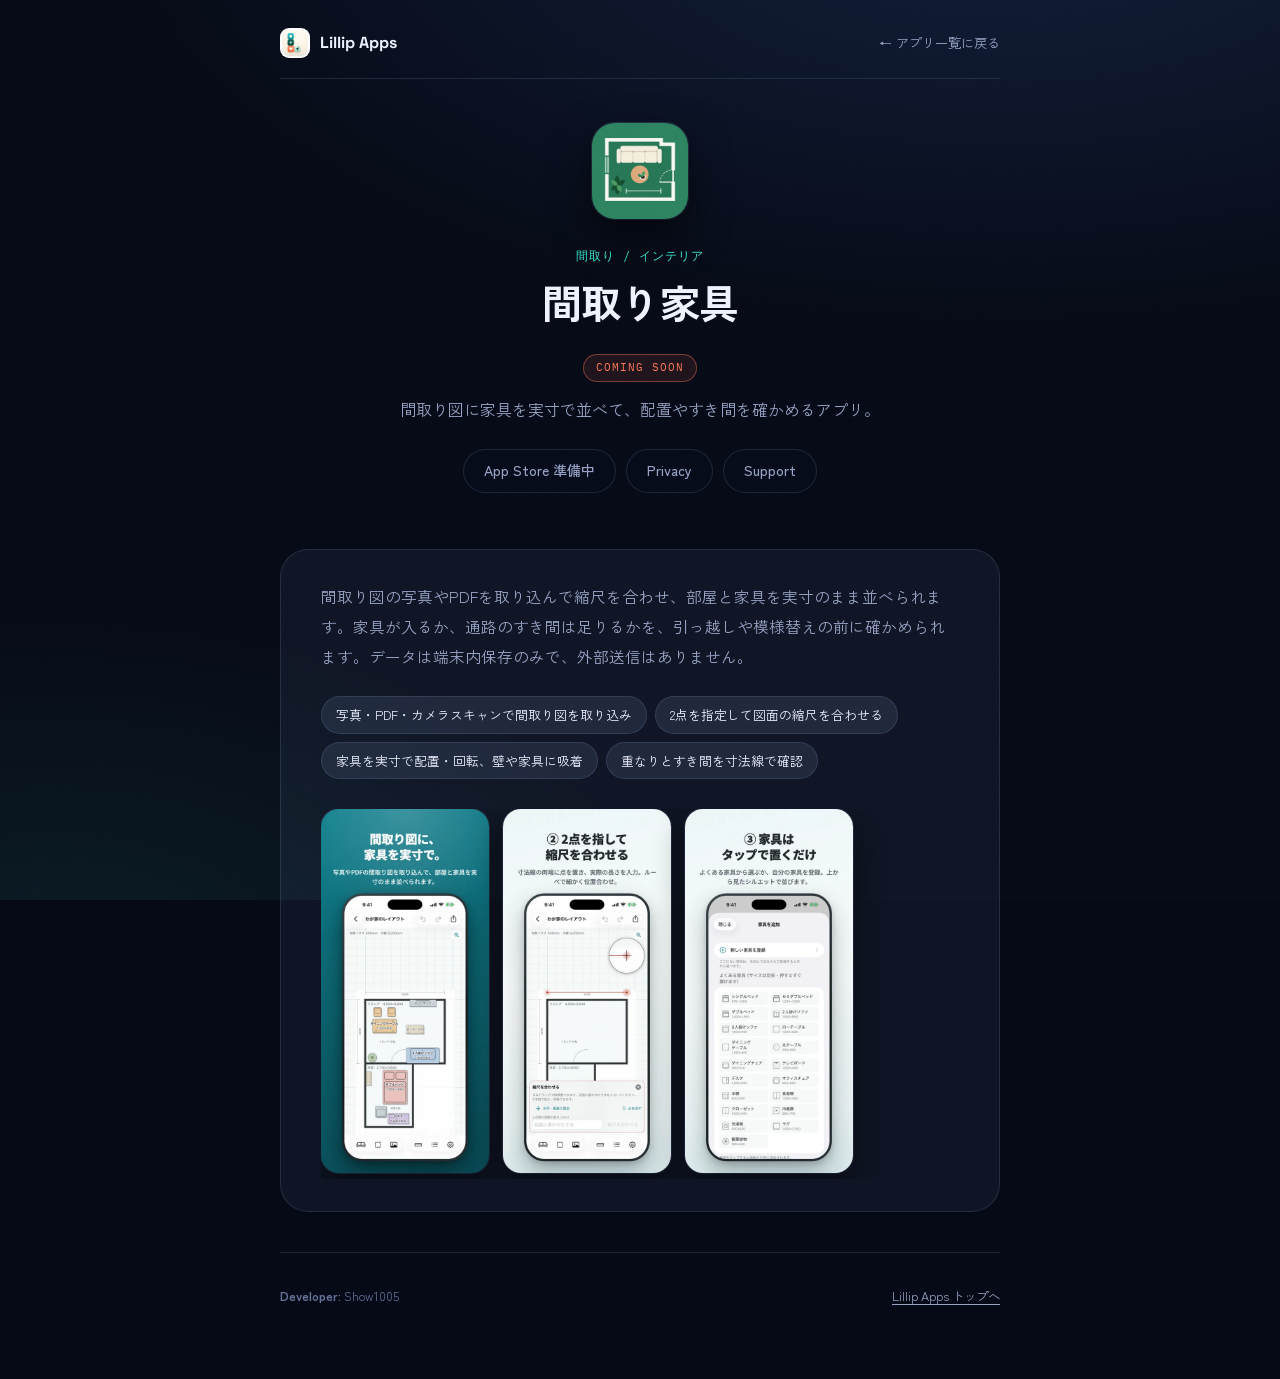
==== apps/furniture-layout/index.html @ b8114459 "間取り家具をアプリ一覧に追加（COMING SOON） Co-Authored-By: Claude Opus 5.5 <noreply@anthropic.com> Claude-Session: " ====
<!DOCTYPE html>
<html lang="ja">
  <head>
    <meta charset="utf-8">
    <meta name="viewport" content="width=device-width, initial-scale=1">
    <title>間取り家具｜Lillip Apps</title>
    <meta name="description" content="間取り図の写真やPDFを取り込んで縮尺を合わせ、部屋と家具を実寸のまま並べられます。家具が入るか、通路のすき間は足りるかを、引っ越しや模様替えの前に確かめられます。データは端末内保存のみで、外部送信はありません。">
    <meta name="author" content="Show1005">
    <meta name="robots" content="index, follow, max-image-preview:large, max-snippet:-1, max-video-preview:-1">
    <meta name="theme-color" content="#060a16">
    <link rel="canonical" href="https://show1005.github.io/lillip-apps/apps/furniture-layout/">
    <link rel="icon" type="image/png" href="../../favicon.png">
    <link rel="apple-touch-icon" href="../../favicon.png">

    <meta property="og:type" content="website">
    <meta property="og:locale" content="ja_JP">
    <meta property="og:site_name" content="Lillip Apps">
    <meta property="og:title" content="間取り家具｜Lillip Apps">
    <meta property="og:description" content="間取り図に家具を実寸で並べて、配置やすき間を確かめるアプリ。">
    <meta property="og:url" content="https://show1005.github.io/lillip-apps/apps/furniture-layout/">
    <meta property="og:image" content="https://show1005.github.io/lillip-apps/assets/screenshots/furniture-layout/1.webp">
    <meta property="og:image:alt" content="間取り家具 のスクリーンショット">

    <meta name="twitter:card" content="summary_large_image">
    <meta name="twitter:title" content="間取り家具｜Lillip Apps">
    <meta name="twitter:description" content="間取り図に家具を実寸で並べて、配置やすき間を確かめるアプリ。">
    <meta name="twitter:image" content="https://show1005.github.io/lillip-apps/assets/screenshots/furniture-layout/1.webp">

    <script type="application/ld+json">
      {
        "@context": "https://schema.org",
        "@type": "MobileApplication",
        "name": "間取り家具",
        "description": "間取り図の写真やPDFを取り込んで縮尺を合わせ、部屋と家具を実寸のまま並べられます。家具が入るか、通路のすき間は足りるかを、引っ越しや模様替えの前に確かめられます。データは端末内保存のみで、外部送信はありません。",
        "applicationCategory": "LifestyleApplication",
        "operatingSystem": "iOS",
        "url": "https://show1005.github.io/lillip-apps/apps/furniture-layout/",
        "image": "https://show1005.github.io/lillip-apps/assets/screenshots/furniture-layout/1.webp",
        "publisher": { "@type": "Person", "name": "Show1005" }
      }
    </script>

    <link rel="preconnect" href="https://fonts.googleapis.com">
    <link rel="preconnect" href="https://fonts.gstatic.com" crossorigin>
    <link href="https://fonts.googleapis.com/css2?family=Space+Grotesk:wght@400;500;700&family=Zen+Kaku+Gothic+New:wght@400;500;700&family=IBM+Plex+Mono:wght@400;500&display=swap" rel="stylesheet">
    <link rel="stylesheet" href="../../assets/css/app-page.css">
  </head>
  <body>
    <div class="aurora" aria-hidden="true"></div>
    <div class="grain" aria-hidden="true"></div>

    <div class="page">
      <header class="page-header">
        <a class="brand" href="../../">
          <img src="../../favicon.png" alt="">
          <span>Lillip Apps</span>
        </a>
        <a class="back-link" href="../../">&larr; アプリ一覧に戻る</a>
      </header>

      <main>
        <section class="app-hero">
          <img class="app-icon" src="../../assets/icons/furniture-layout.png" alt="" width="96" height="96">
          <p class="app-category">間取り / インテリア</p>
          <h1>間取り家具</h1>
          <p class="app-soon">COMING SOON</p>
          <p class="app-tagline">間取り図に家具を実寸で並べて、配置やすき間を確かめるアプリ。</p>
          <div class="cta-row">
            <span class="pill" aria-disabled="true">App Store 準備中</span>
          <a class="pill" href="https://show1005.github.io/app-legal-pages/furniture-layout/privacy-policy.html">Privacy</a>
          <a class="pill" href="https://show1005.github.io/app-legal-pages/furniture-layout/support.html">Support</a>
          </div>
        </section>

        <section class="app-body">
          <p class="app-long">間取り図の写真やPDFを取り込んで縮尺を合わせ、部屋と家具を実寸のまま並べられます。家具が入るか、通路のすき間は足りるかを、引っ越しや模様替えの前に確かめられます。データは端末内保存のみで、外部送信はありません。</p>
          <ul class="app-features">
          <li>写真・PDF・カメラスキャンで間取り図を取り込み</li>
          <li>2点を指定して図面の縮尺を合わせる</li>
          <li>家具を実寸で配置・回転、壁や家具に吸着</li>
          <li>重なりとすき間を寸法線で確認</li>
          </ul>
        <div class="app-gallery">
          <a href="../../assets/screenshots/furniture-layout/1.webp" target="_blank" rel="noopener"><img src="../../assets/screenshots/furniture-layout/1.webp" alt="間取り家具 のスクリーンショット 1" loading="lazy" width="168"></a>
          <a href="../../assets/screenshots/furniture-layout/2.webp" target="_blank" rel="noopener"><img src="../../assets/screenshots/furniture-layout/2.webp" alt="間取り家具 のスクリーンショット 2" loading="lazy" width="168"></a>
          <a href="../../assets/screenshots/furniture-layout/3.webp" target="_blank" rel="noopener"><img src="../../assets/screenshots/furniture-layout/3.webp" alt="間取り家具 のスクリーンショット 3" loading="lazy" width="168"></a>
        </div>

        </section>
      </main>

      <footer class="page-footer">
        <p><strong>Developer:</strong> Show1005</p>
        <p><a href="../../">Lillip Apps トップへ</a></p>
      </footer>
    </div>
  </body>
</html>
---- assets/css/app-page.css ----
:root {
  color-scheme: dark;
  --ink: #060a16;
  --glass: rgba(148, 173, 224, 0.07);
  --glass-strong: rgba(148, 173, 224, 0.13);
  --line: rgba(148, 173, 224, 0.16);
  --text: #eef2ff;
  --muted: #97a3c4;
  --subtle: #66739a;
  --blue: #4f8cff;
  --teal: #38e0c8;
  --pop: #ff7a59;
  --grad: linear-gradient(96deg, var(--blue), var(--teal));
  --font-display: "Space Grotesk", "Zen Kaku Gothic New", sans-serif;
  --font-body: "Zen Kaku Gothic New", -apple-system, "Hiragino Sans", sans-serif;
  --font-mono: "IBM Plex Mono", monospace;
}

* { box-sizing: border-box; }

html, body { min-height: 100%; }

body {
  margin: 0;
  font-family: var(--font-body);
  color: var(--text);
  background: var(--ink);
  line-height: 1.7;
}

.aurora {
  position: fixed;
  inset: 0;
  z-index: 0;
  overflow: hidden;
  background:
    radial-gradient(ellipse 90rem 44rem at 78% -12%, rgba(79, 140, 255, 0.16), transparent 62%),
    radial-gradient(ellipse 64rem 36rem at 4% 108%, rgba(56, 224, 200, 0.09), transparent 62%),
    var(--ink);
}

.grain {
  position: fixed;
  inset: 0;
  z-index: 1;
  pointer-events: none;
  opacity: 0.5;
  background-image: url("data:image/svg+xml,%3Csvg xmlns='http://www.w3.org/2000/svg' width='120' height='120'%3E%3Cfilter id='n'%3E%3CfeTurbulence type='fractalNoise' baseFrequency='0.9' numOctaves='2'/%3E%3CfeColorMatrix values='0 0 0 0 1 0 0 0 0 1 0 0 0 0 1 0 0 0 0.035 0'/%3E%3C/filter%3E%3Crect width='120' height='120' filter='url(%23n)'/%3E%3C/svg%3E");
}

.page {
  position: relative;
  z-index: 2;
  width: min(720px, calc(100% - 40px));
  margin: 0 auto;
  padding: 28px 0 60px;
}

.page-header {
  display: flex;
  align-items: center;
  justify-content: space-between;
  gap: 16px;
  padding-bottom: 20px;
  border-bottom: 1px solid var(--line);
}

.brand {
  display: inline-flex;
  align-items: center;
  gap: 10px;
  color: var(--text);
  text-decoration: none;
  font-family: var(--font-display);
  font-weight: 700;
  font-size: 1rem;
}

.brand img {
  width: 30px;
  height: 30px;
  border-radius: 9px;
  display: block;
}

.back-link {
  color: var(--muted);
  font-size: 0.82rem;
  text-decoration: none;
  text-underline-offset: 3px;
}

.back-link:hover { color: var(--text); }

.app-hero {
  padding: 44px 0 8px;
  text-align: center;
}

.app-icon {
  width: 96px;
  height: 96px;
  border-radius: 24%;
  box-shadow: 0 18px 40px rgba(0, 0, 0, 0.55), 0 0 0 1px rgba(148, 173, 224, 0.2);
}

.app-category {
  margin: 20px 0 6px;
  color: var(--teal);
  font-family: var(--font-mono);
  font-size: 0.74rem;
  letter-spacing: 0.08em;
}

.app-hero h1 {
  margin: 0;
  font-family: var(--font-display);
  font-size: clamp(1.7rem, 4.6vw, 2.5rem);
  font-weight: 700;
  letter-spacing: -0.02em;
}

.app-tagline {
  max-width: 34em;
  margin: 14px auto 0;
  color: var(--muted);
  font-size: 1rem;
}

.app-soon {
  display: inline-block;
  margin: 14px 0 0;
  padding: 4px 12px;
  border-radius: 999px;
  border: 1px solid rgba(255, 122, 89, 0.4);
  color: var(--pop);
  background: rgba(255, 122, 89, 0.1);
  font-family: var(--font-mono);
  font-size: 0.66rem;
  letter-spacing: 0.1em;
}

.cta-row {
  display: flex;
  flex-wrap: wrap;
  justify-content: center;
  gap: 10px;
  margin: 26px 0 0;
}

.pill {
  display: inline-flex;
  align-items: center;
  justify-content: center;
  min-height: 42px;
  padding: 9px 20px;
  border-radius: 999px;
  border: 1px solid var(--line);
  background: rgba(9, 14, 32, 0.5);
  color: var(--muted);
  font-size: 0.88rem;
  font-weight: 500;
  text-decoration: none;
  transition: color 0.2s ease, border-color 0.2s ease, transform 0.2s ease, box-shadow 0.2s ease;
}

.pill:hover {
  color: var(--text);
  border-color: rgba(56, 224, 200, 0.5);
  transform: translateY(-1px);
}

.pill-primary {
  border-color: transparent;
  color: var(--ink);
  background: var(--grad);
  font-weight: 700;
}

.pill-primary:hover {
  color: var(--ink);
  box-shadow: 0 8px 24px rgba(56, 224, 200, 0.35);
}

.app-body {
  margin-top: 48px;
  padding: 32px clamp(20px, 4vw, 40px);
  border: 1px solid var(--line);
  border-radius: 28px;
  background: var(--glass);
}

.app-long {
  margin: 0;
  color: var(--muted);
  font-size: 0.98rem;
  line-height: 1.9;
}

.app-features {
  display: flex;
  flex-wrap: wrap;
  gap: 8px;
  margin: 24px 0 0;
  padding: 0;
  list-style: none;
}

.app-features li {
  padding: 7px 14px;
  border: 1px solid var(--line);
  border-radius: 999px;
  background: var(--glass-strong);
  color: var(--text);
  font-size: 0.8rem;
}

.app-gallery {
  display: flex;
  gap: 14px;
  margin: 30px 0 0;
  padding-bottom: 6px;
  overflow-x: auto;
  scroll-snap-type: x proximity;
  -webkit-overflow-scrolling: touch;
}

.app-gallery a {
  flex: 0 0 auto;
  scroll-snap-align: start;
}

.app-gallery img {
  display: block;
  width: 168px;
  height: auto;
  border-radius: 18px;
  box-shadow: 0 14px 32px rgba(0, 0, 0, 0.45), 0 0 0 1px rgba(148, 173, 224, 0.18);
}

.app-links {
  display: flex;
  flex-wrap: wrap;
  gap: 9px;
  margin-top: 28px;
}

.page-footer {
  display: flex;
  flex-wrap: wrap;
  justify-content: space-between;
  gap: 8px 24px;
  margin-top: 40px;
  padding-top: 20px;
  border-top: 1px solid var(--line);
  color: var(--subtle);
  font-size: 0.78rem;
}

.page-footer a { color: var(--muted); text-underline-offset: 3px; }
.page-footer a:hover { color: var(--text); }

@media (max-width: 560px) {
  .app-body { padding: 24px 18px; }
  .app-gallery img { width: 140px; }
}
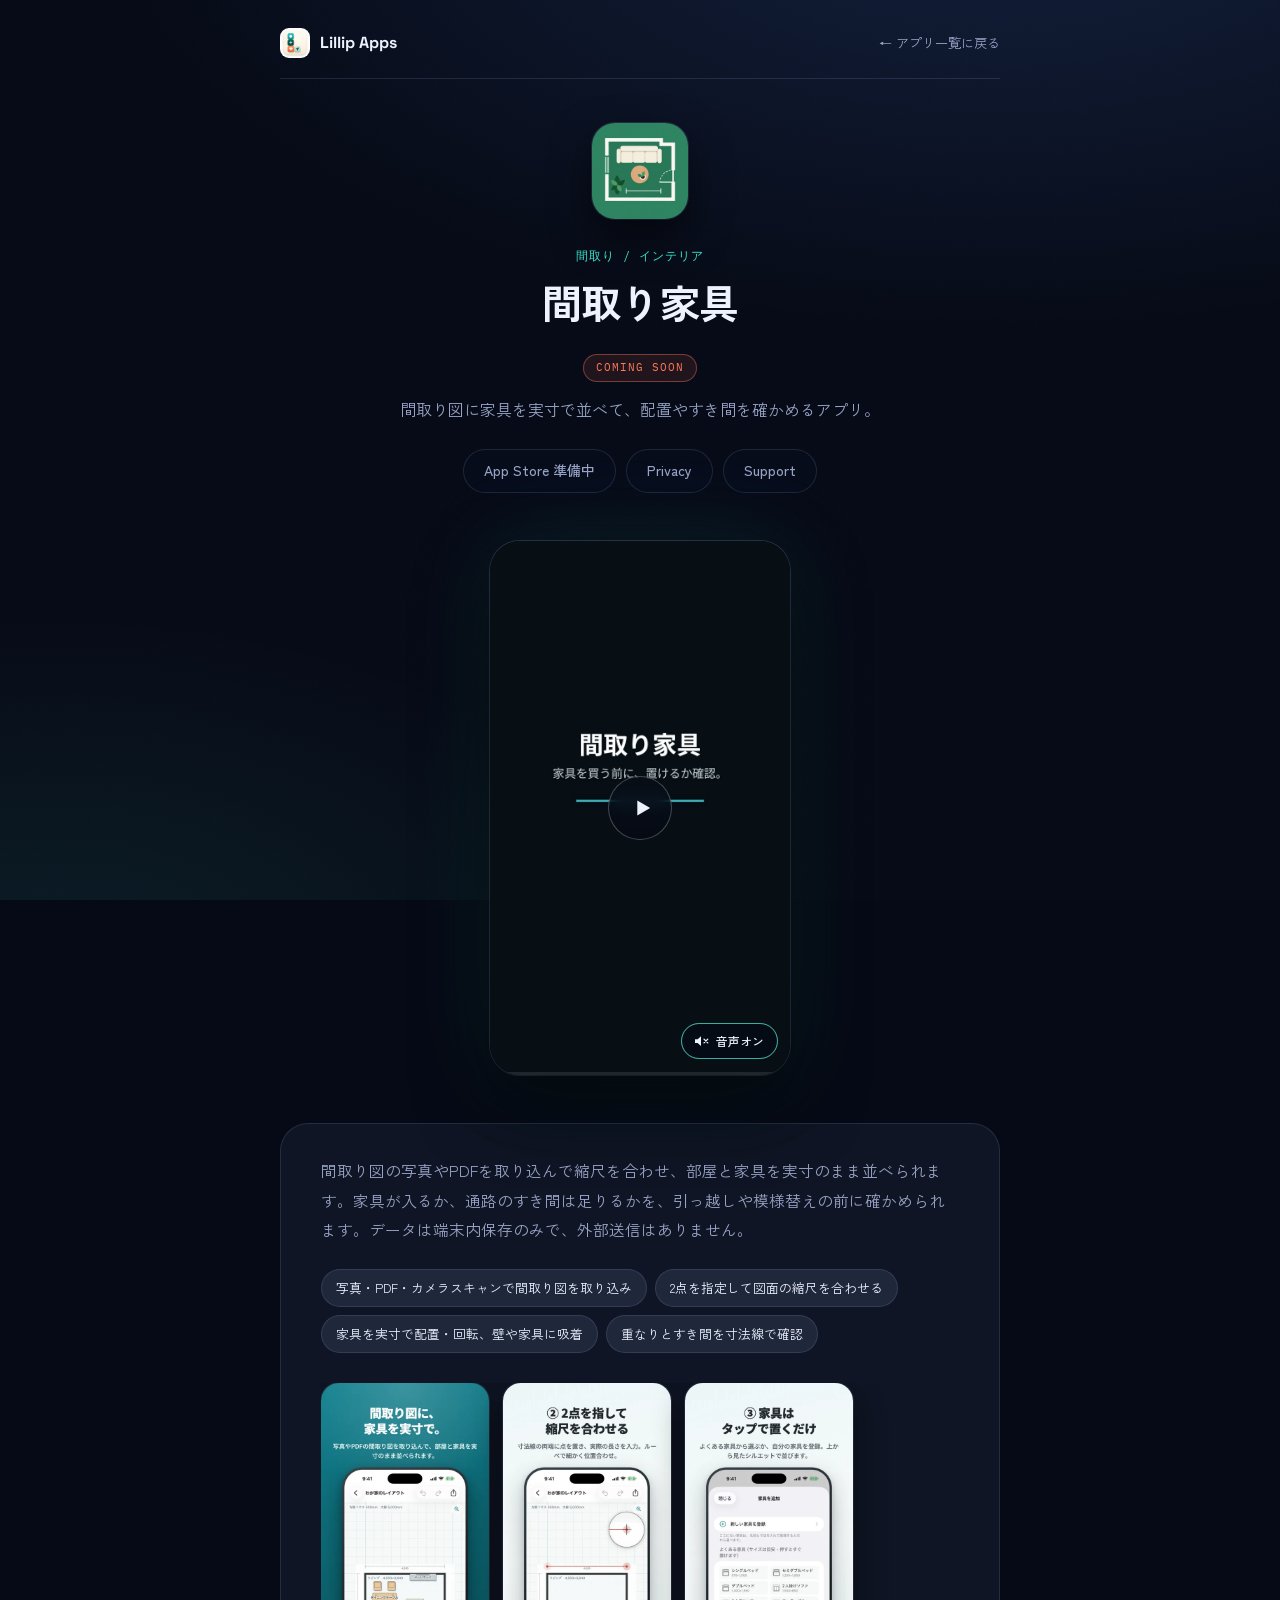
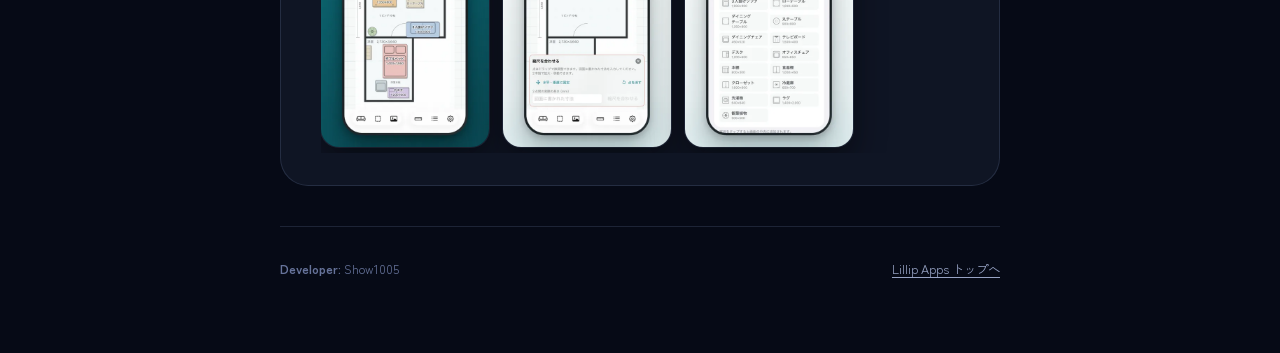
==== commit fdc5f56b: "間取り家具ページに紹介動画を追加 - 縦型プロモ動画をミュート自動再生で表示し、音声オンボタンでミュート解除 - タップで再生/一時停止、画面外では停止、進捗バー表示 - 動画をfaststart化（" ====
--- a/apps/furniture-layout/index.html
+++ b/apps/furniture-layout/index.html
@@ -72,6 +72,21 @@
           </div>
         </section>
 
+        <section class="app-promo" aria-label="紹介動画">
+          <div class="promo-frame is-muted">
+            <video class="promo-video" src="../../assets/promotion/MadoriKagu_Promo_2026.mp4" poster="../../assets/promotion/MadoriKagu_Promo_2026_poster.jpg" width="1080" height="1920" muted loop playsinline preload="metadata" aria-label="間取り家具 の紹介動画"></video>
+            <button class="promo-play" type="button" aria-label="再生">
+              <svg viewBox="0 0 24 24" aria-hidden="true"><path d="M8 5.5v13l11-6.5z" fill="currentColor"/></svg>
+            </button>
+            <button class="promo-sound" type="button" aria-pressed="false">
+              <svg class="icon-muted" viewBox="0 0 24 24" aria-hidden="true"><path d="M4 9.5h3.5L12 5.5v13l-4.5-4H4z" fill="currentColor"/><path d="M16 9.5l5 5m0-5l-5 5" stroke="currentColor" stroke-width="1.8" stroke-linecap="round" fill="none"/></svg>
+              <svg class="icon-sound" viewBox="0 0 24 24" aria-hidden="true"><path d="M4 9.5h3.5L12 5.5v13l-4.5-4H4z" fill="currentColor"/><path d="M15.5 9a4 4 0 010 6M18 6.5a7.5 7.5 0 010 11" stroke="currentColor" stroke-width="1.8" stroke-linecap="round" fill="none"/></svg>
+              <span class="promo-sound-label">音声オン</span>
+            </button>
+            <div class="promo-progress" aria-hidden="true"><span></span></div>
+          </div>
+        </section>
+
         <section class="app-body">
           <p class="app-long">間取り図の写真やPDFを取り込んで縮尺を合わせ、部屋と家具を実寸のまま並べられます。家具が入るか、通路のすき間は足りるかを、引っ越しや模様替えの前に確かめられます。データは端末内保存のみで、外部送信はありません。</p>
           <ul class="app-features">
@@ -94,5 +109,62 @@
         <p><a href="../../">Lillip Apps トップへ</a></p>
       </footer>
     </div>
+
+    <script>
+      (() => {
+        const frame = document.querySelector(".promo-frame");
+        if (!frame) return;
+        const video = frame.querySelector(".promo-video");
+        const playBtn = frame.querySelector(".promo-play");
+        const soundBtn = frame.querySelector(".promo-sound");
+        const soundLabel = frame.querySelector(".promo-sound-label");
+        const bar = frame.querySelector(".promo-progress span");
+        const reduceMotion = window.matchMedia("(prefers-reduced-motion: reduce)").matches;
+        let userPaused = reduceMotion;
+
+        const syncPlay = () => {
+          frame.classList.toggle("is-paused", video.paused);
+          playBtn.setAttribute("aria-label", video.paused ? "再生" : "一時停止");
+        };
+        const syncSound = () => {
+          frame.classList.toggle("is-muted", video.muted);
+          soundBtn.setAttribute("aria-pressed", String(!video.muted));
+          soundLabel.textContent = video.muted ? "音声オン" : "音声オフ";
+        };
+        const tryPlay = () => video.play().catch(() => syncPlay());
+
+        video.addEventListener("play", syncPlay);
+        video.addEventListener("pause", syncPlay);
+        video.addEventListener("volumechange", syncSound);
+        video.addEventListener("timeupdate", () => {
+          if (video.duration) bar.style.transform = `scaleX(${video.currentTime / video.duration})`;
+        });
+
+        const togglePlay = () => {
+          if (video.paused) { userPaused = false; tryPlay(); }
+          else { userPaused = true; video.pause(); }
+        };
+        video.addEventListener("click", togglePlay);
+        playBtn.addEventListener("click", togglePlay);
+
+        soundBtn.addEventListener("click", () => {
+          video.muted = !video.muted;
+          if (!video.muted && video.paused) { userPaused = false; tryPlay(); }
+        });
+
+        // 画面内にあるときだけ再生（ユーザーが止めた場合は再開しない）
+        if ("IntersectionObserver" in window) {
+          new IntersectionObserver(([entry]) => {
+            if (entry.isIntersecting) { if (!userPaused) tryPlay(); }
+            else if (!video.paused) video.pause();
+          }, { threshold: 0.35 }).observe(frame);
+        } else if (!userPaused) {
+          tryPlay();
+        }
+
+        syncPlay();
+        syncSound();
+      })();
+    </script>
   </body>
 </html>
--- a/assets/css/app-page.css
+++ b/assets/css/app-page.css
@@ -182,6 +182,128 @@
   box-shadow: 0 8px 24px rgba(56, 224, 200, 0.35);
 }
 
+.app-promo {
+  display: flex;
+  justify-content: center;
+  margin-top: 40px;
+}
+
+.promo-frame {
+  position: relative;
+  width: min(300px, 72vw);
+  aspect-ratio: 9 / 16;
+  border-radius: 30px;
+  overflow: hidden;
+  background: #0a0f14;
+  box-shadow:
+    0 30px 70px rgba(0, 0, 0, 0.6),
+    0 0 0 1px rgba(148, 173, 224, 0.22),
+    0 0 90px rgba(56, 224, 200, 0.12);
+}
+
+.promo-video {
+  display: block;
+  width: 100%;
+  height: 100%;
+  object-fit: cover;
+  cursor: pointer;
+}
+
+.promo-play {
+  position: absolute;
+  top: 50%;
+  left: 50%;
+  display: grid;
+  place-items: center;
+  width: 64px;
+  height: 64px;
+  padding: 0;
+  border: 1px solid rgba(255, 255, 255, 0.25);
+  border-radius: 50%;
+  background: rgba(6, 10, 22, 0.55);
+  color: var(--text);
+  cursor: pointer;
+  backdrop-filter: blur(8px);
+  -webkit-backdrop-filter: blur(8px);
+  opacity: 0;
+  pointer-events: none;
+  transform: translate(-50%, -50%) scale(0.9);
+  transition: opacity 0.2s ease, transform 0.2s ease;
+}
+
+.promo-play svg { width: 28px; height: 28px; margin-left: 3px; }
+
+.promo-frame.is-paused .promo-play {
+  opacity: 1;
+  pointer-events: auto;
+  transform: translate(-50%, -50%) scale(1);
+}
+
+.promo-sound {
+  position: absolute;
+  right: 12px;
+  bottom: 16px;
+  display: inline-flex;
+  align-items: center;
+  gap: 6px;
+  min-height: 36px;
+  padding: 7px 13px 7px 10px;
+  border: 1px solid rgba(255, 255, 255, 0.2);
+  border-radius: 999px;
+  background: rgba(6, 10, 22, 0.6);
+  color: var(--text);
+  font-family: var(--font-body);
+  font-size: 0.74rem;
+  font-weight: 500;
+  cursor: pointer;
+  backdrop-filter: blur(8px);
+  -webkit-backdrop-filter: blur(8px);
+  transition: border-color 0.2s ease, background 0.2s ease;
+}
+
+.promo-sound:hover { border-color: rgba(56, 224, 200, 0.6); }
+.promo-sound svg { width: 18px; height: 18px; }
+.promo-sound .icon-sound { display: none; }
+.promo-frame:not(.is-muted) .promo-sound .icon-muted { display: none; }
+.promo-frame:not(.is-muted) .promo-sound .icon-sound { display: block; color: var(--teal); }
+
+.promo-frame.is-muted .promo-sound::after {
+  content: "";
+  position: absolute;
+  inset: -1px;
+  border-radius: inherit;
+  border: 1px solid rgba(56, 224, 200, 0.7);
+  animation: promo-pulse 2.4s ease-out infinite;
+  pointer-events: none;
+}
+
+@keyframes promo-pulse {
+  0% { opacity: 0.9; transform: scale(1); }
+  70%, 100% { opacity: 0; transform: scale(1.18); }
+}
+
+.promo-progress {
+  position: absolute;
+  left: 0;
+  right: 0;
+  bottom: 0;
+  height: 3px;
+  background: rgba(255, 255, 255, 0.1);
+}
+
+.promo-progress span {
+  display: block;
+  height: 100%;
+  background: var(--grad);
+  transform: scaleX(0);
+  transform-origin: left;
+  transition: transform 0.25s linear;
+}
+
+@media (prefers-reduced-motion: reduce) {
+  .promo-frame.is-muted .promo-sound::after { animation: none; }
+}
+
 .app-body {
   margin-top: 48px;
   padding: 32px clamp(20px, 4vw, 40px);
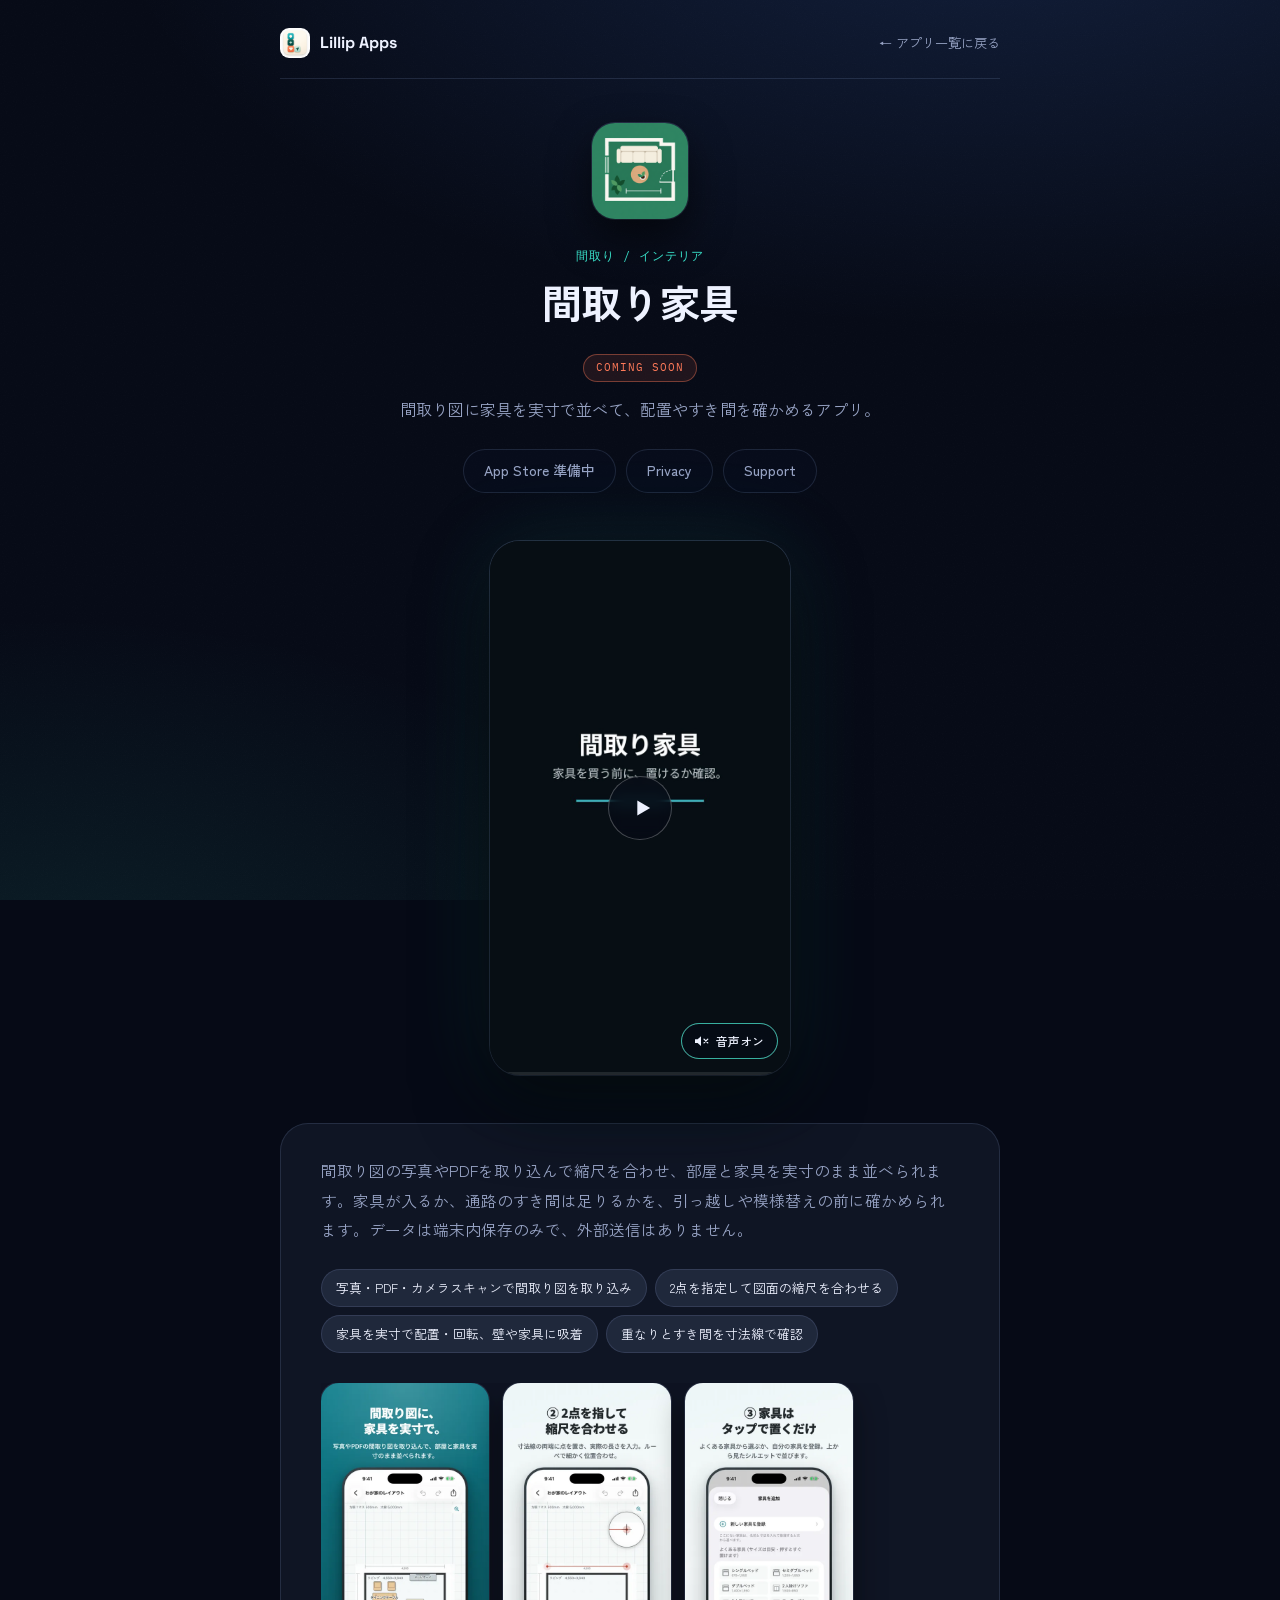
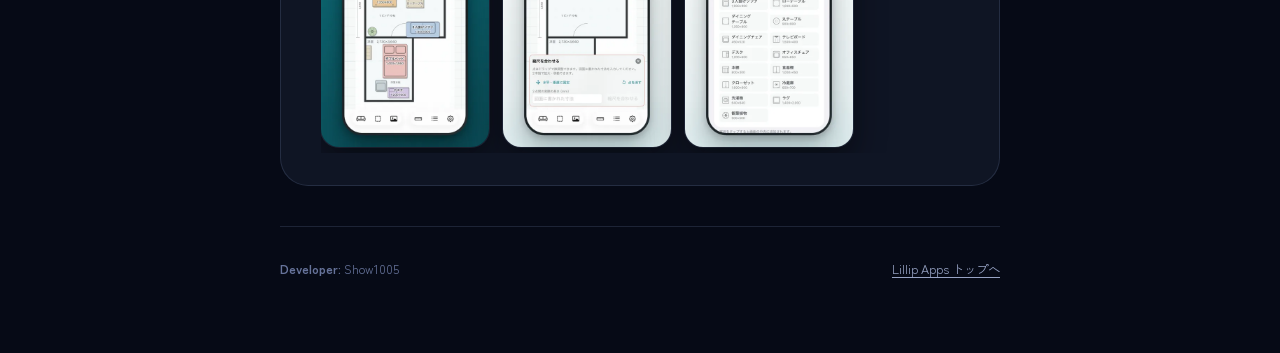
==== commit 69c1404a: "プロモ動画の再生/一時停止ボタンを常時表示にする - 再生中は左下に小さな一時停止ボタン、停止中は中央に大きな再生ボタン - opacity:0 の見えないボタンにTabフォーカスが当たる問題を解消 " ====
--- a/apps/furniture-layout/index.html
+++ b/apps/furniture-layout/index.html
@@ -76,7 +76,8 @@
           <div class="promo-frame is-muted">
             <video class="promo-video" src="../../assets/promotion/MadoriKagu_Promo_2026.mp4" poster="../../assets/promotion/MadoriKagu_Promo_2026_poster.jpg" width="1080" height="1920" muted loop playsinline preload="metadata" aria-label="間取り家具 の紹介動画"></video>
             <button class="promo-play" type="button" aria-label="再生">
-              <svg viewBox="0 0 24 24" aria-hidden="true"><path d="M8 5.5v13l11-6.5z" fill="currentColor"/></svg>
+              <svg class="icon-play" viewBox="0 0 24 24" aria-hidden="true"><path d="M8 5.5v13l11-6.5z" fill="currentColor"/></svg>
+              <svg class="icon-pause" viewBox="0 0 24 24" aria-hidden="true"><path d="M7 5.5h3.5v13H7zM13.5 5.5H17v13h-3.5z" fill="currentColor"/></svg>
             </button>
             <button class="promo-sound" type="button" aria-pressed="false">
               <svg class="icon-muted" viewBox="0 0 24 24" aria-hidden="true"><path d="M4 9.5h3.5L12 5.5v13l-4.5-4H4z" fill="currentColor"/><path d="M16 9.5l5 5m0-5l-5 5" stroke="currentColor" stroke-width="1.8" stroke-linecap="round" fill="none"/></svg>
--- a/assets/css/app-page.css
+++ b/assets/css/app-page.css
@@ -209,34 +209,47 @@
   cursor: pointer;
 }
 
+/* 再生中は左下に小さな一時停止ボタン、停止中は中央に大きな再生ボタン */
 .promo-play {
   position: absolute;
-  top: 50%;
-  left: 50%;
+  top: calc(100% - 52px);
+  left: 12px;
   display: grid;
   place-items: center;
-  width: 64px;
-  height: 64px;
+  width: 36px;
+  height: 36px;
   padding: 0;
-  border: 1px solid rgba(255, 255, 255, 0.25);
+  border: 1px solid rgba(255, 255, 255, 0.2);
   border-radius: 50%;
-  background: rgba(6, 10, 22, 0.55);
+  background: rgba(6, 10, 22, 0.6);
   color: var(--text);
   cursor: pointer;
   backdrop-filter: blur(8px);
   -webkit-backdrop-filter: blur(8px);
-  opacity: 0;
-  pointer-events: none;
-  transform: translate(-50%, -50%) scale(0.9);
-  transition: opacity 0.2s ease, transform 0.2s ease;
-}
-
-.promo-play svg { width: 28px; height: 28px; margin-left: 3px; }
+  transition: top 0.25s ease, left 0.25s ease, width 0.25s ease, height 0.25s ease, border-color 0.2s ease;
+}
+
+.promo-play:hover { border-color: rgba(56, 224, 200, 0.6); }
+.promo-play svg { width: 18px; height: 18px; }
+.promo-play .icon-play { display: none; }
 
 .promo-frame.is-paused .promo-play {
-  opacity: 1;
-  pointer-events: auto;
-  transform: translate(-50%, -50%) scale(1);
+  top: calc(50% - 32px);
+  left: calc(50% - 32px);
+  width: 64px;
+  height: 64px;
+  border-color: rgba(255, 255, 255, 0.25);
+  background: rgba(6, 10, 22, 0.55);
+}
+
+.promo-frame.is-paused .promo-play svg { width: 28px; height: 28px; margin-left: 3px; }
+.promo-frame.is-paused .promo-play .icon-play { display: block; }
+.promo-frame.is-paused .promo-play .icon-pause { display: none; }
+
+.promo-play:focus-visible,
+.promo-sound:focus-visible {
+  outline: 2px solid var(--teal);
+  outline-offset: 3px;
 }
 
 .promo-sound {
@@ -302,6 +315,7 @@
 
 @media (prefers-reduced-motion: reduce) {
   .promo-frame.is-muted .promo-sound::after { animation: none; }
+  .promo-play { transition: none; }
 }
 
 .app-body {
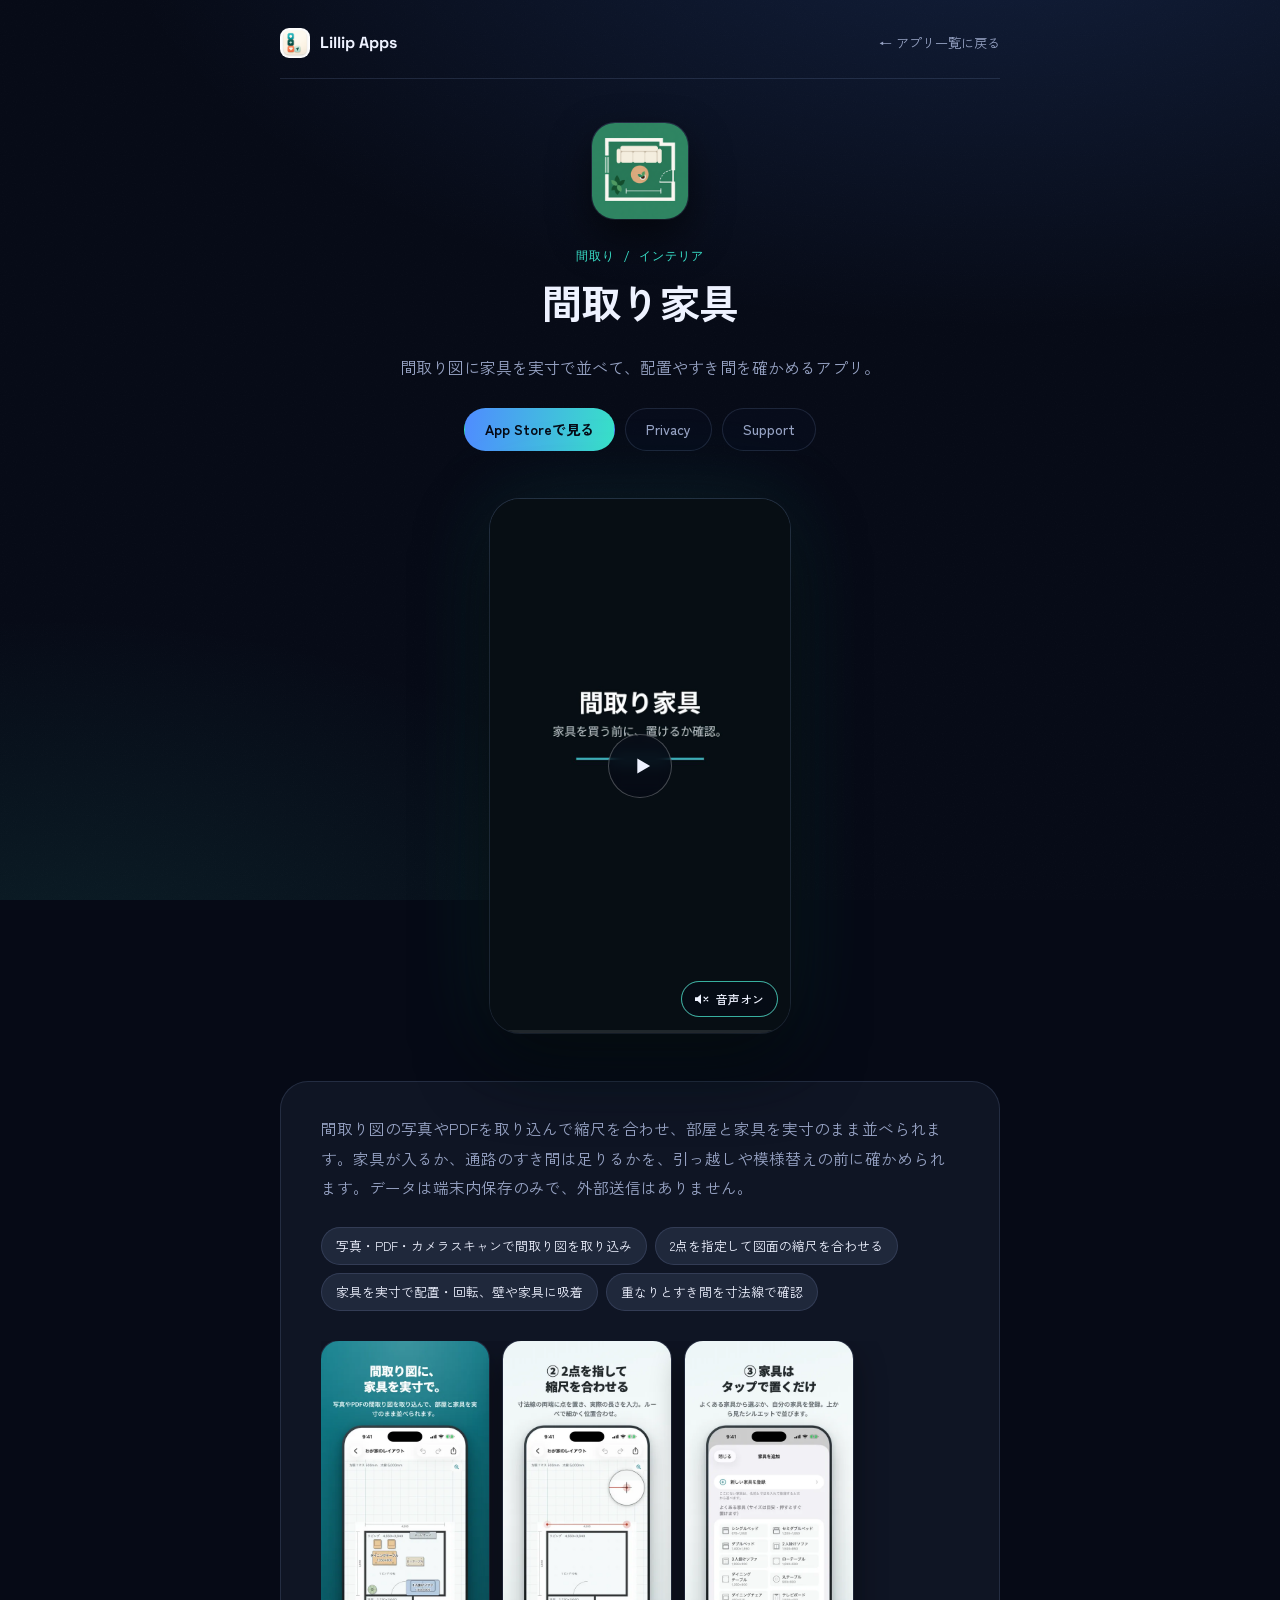
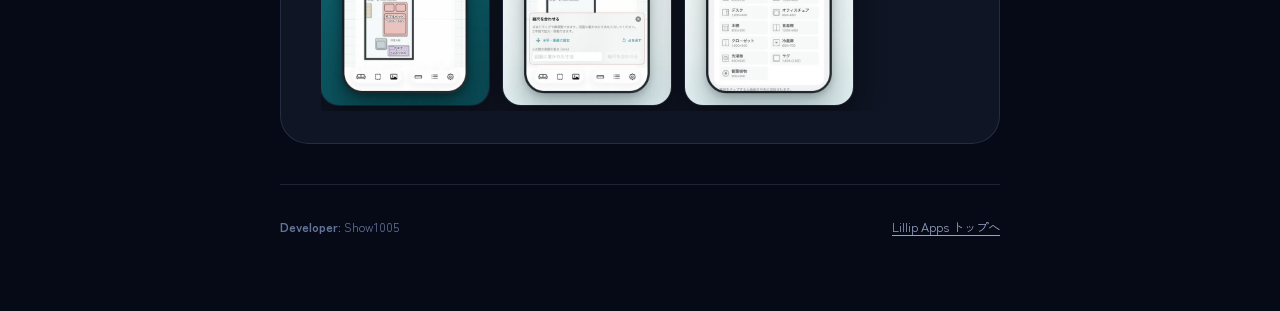
==== commit e6088963: "間取り家具のリリースに合わせてApp Storeリンクを追加 COMING SOON 表示を外し、一覧・詳細ページ・構造化データに App Store の URL を設定。  Co-Authored-" ====
--- a/apps/furniture-layout/index.html
+++ b/apps/furniture-layout/index.html
@@ -35,6 +35,7 @@
         "applicationCategory": "LifestyleApplication",
         "operatingSystem": "iOS",
         "url": "https://show1005.github.io/lillip-apps/apps/furniture-layout/",
+        "downloadUrl": "https://apps.apple.com/jp/app/%E5%AE%B6%E5%85%B7%E9%85%8D%E7%BD%AE-%E9%96%93%E5%8F%96%E3%82%8A%E3%82%B7%E3%83%9F%E3%83%A5%E3%83%AC%E3%83%BC%E3%82%BF%E3%83%BC/id6815287964",
         "image": "https://show1005.github.io/lillip-apps/assets/screenshots/furniture-layout/1.webp",
         "publisher": { "@type": "Person", "name": "Show1005" }
       }
@@ -63,10 +64,9 @@
           <img class="app-icon" src="../../assets/icons/furniture-layout.png" alt="" width="96" height="96">
           <p class="app-category">間取り / インテリア</p>
           <h1>間取り家具</h1>
-          <p class="app-soon">COMING SOON</p>
           <p class="app-tagline">間取り図に家具を実寸で並べて、配置やすき間を確かめるアプリ。</p>
           <div class="cta-row">
-            <span class="pill" aria-disabled="true">App Store 準備中</span>
+            <a class="pill pill-primary" href="https://apps.apple.com/jp/app/%E5%AE%B6%E5%85%B7%E9%85%8D%E7%BD%AE-%E9%96%93%E5%8F%96%E3%82%8A%E3%82%B7%E3%83%9F%E3%83%A5%E3%83%AC%E3%83%BC%E3%82%BF%E3%83%BC/id6815287964">App Storeで見る</a>
           <a class="pill" href="https://show1005.github.io/app-legal-pages/furniture-layout/privacy-policy.html">Privacy</a>
           <a class="pill" href="https://show1005.github.io/app-legal-pages/furniture-layout/support.html">Support</a>
           </div>
